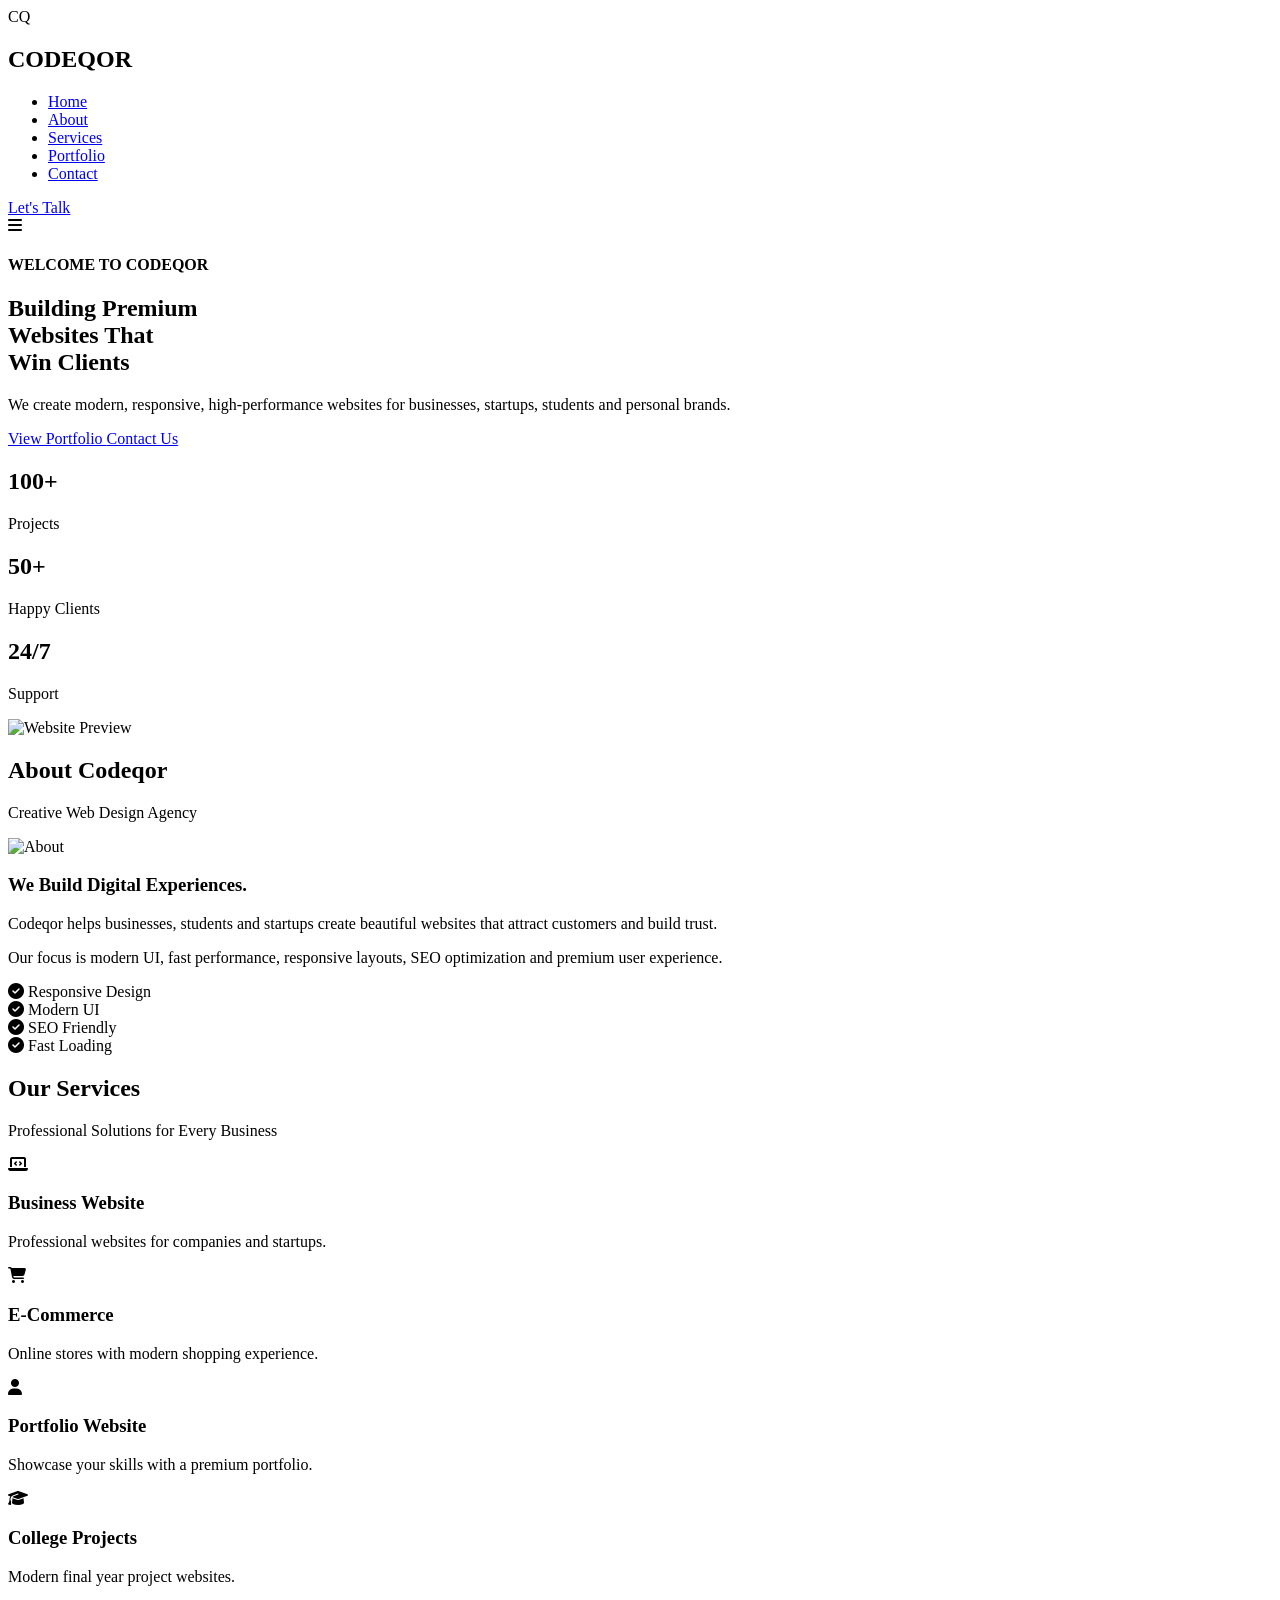
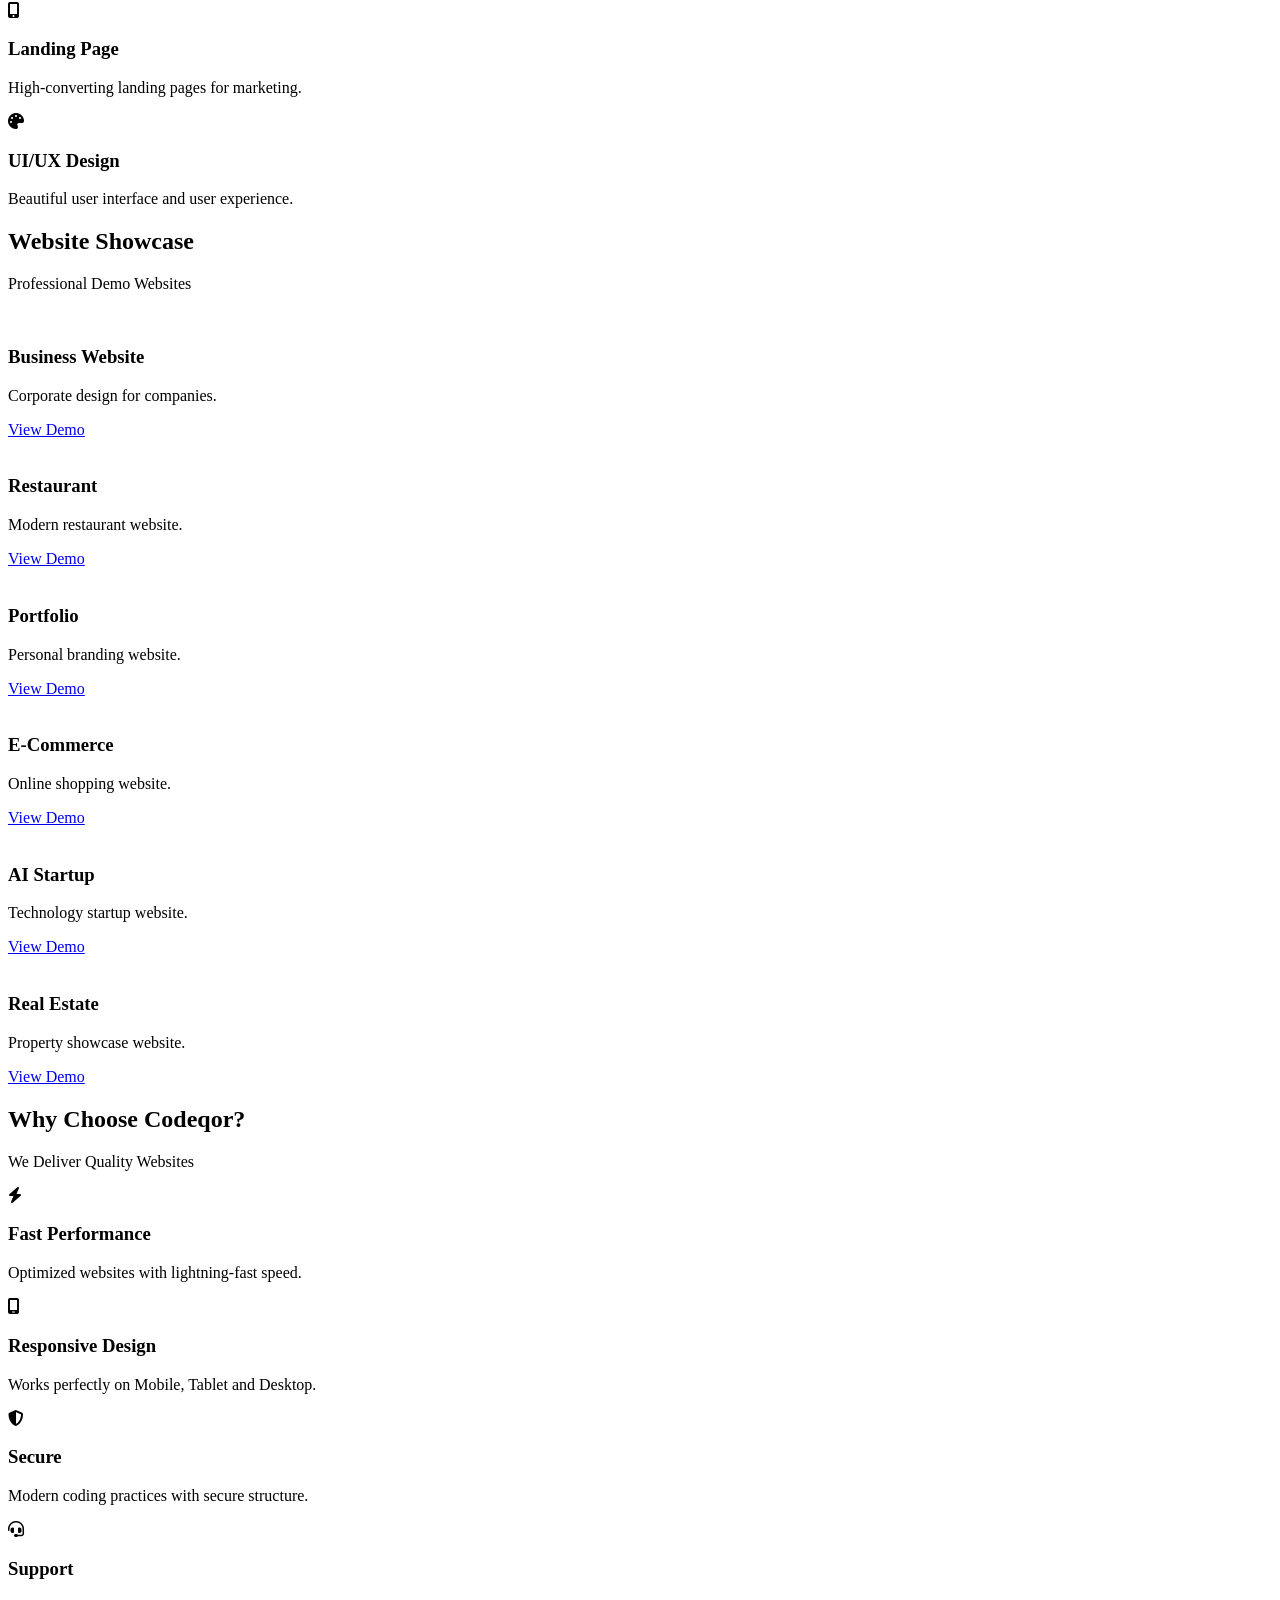
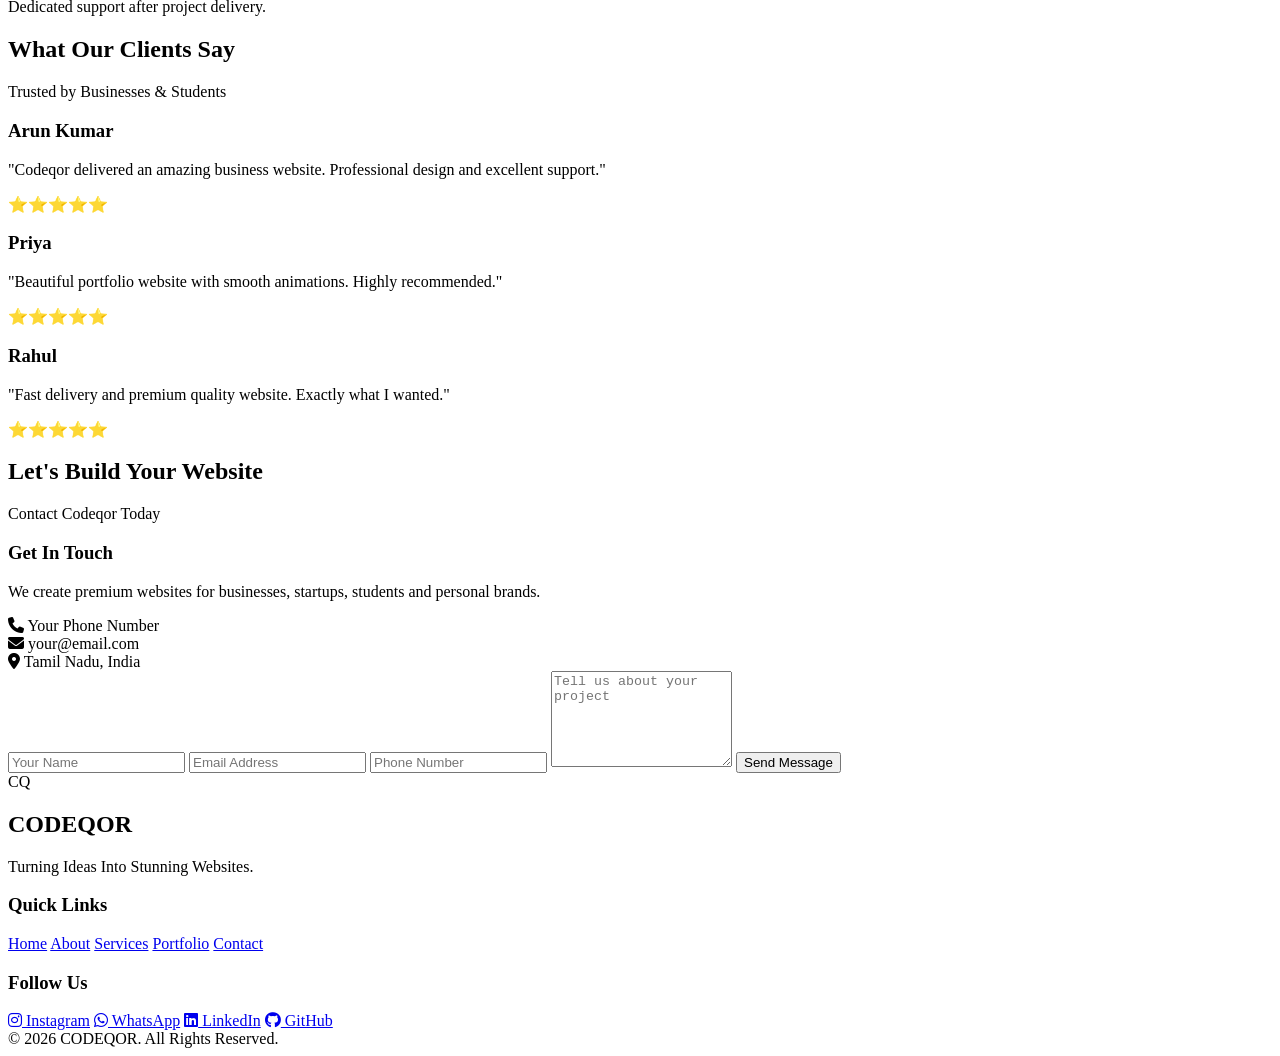
==== index.html @ 05d3afe6 "Add initial index.html for web design agency Initial commit of the index.html file containing the st" ====
<!DOCTYPE html>
<html lang="en">
<head>
    <meta charset="UTF-8">
    <meta name="viewport" content="width=device-width, initial-scale=1.0">
    <title>Codeqor | Premium Web Design Agency</title>

    <!-- Google Font -->
    <link href="https://fonts.googleapis.com/css2?family=Poppins:wght@300;400;500;600;700;800&display=swap" rel="stylesheet">

    <!-- CSS -->
    <link rel="stylesheet" href="style.css">

    <!-- Font Awesome -->
    <link rel="stylesheet"
    href="https://cdnjs.cloudflare.com/ajax/libs/font-awesome/6.6.0/css/all.min.css">
</head>

<body>

<!--==================== NAVBAR ====================-->

<header>

<nav class="navbar">

<div class="logo">

<div class="logo-icon">
CQ
</div>

<h2>CODEQOR</h2>

</div>

<ul class="nav-links">

<li><a href="#">Home</a></li>
<li><a href="#about">About</a></li>
<li><a href="#services">Services</a></li>
<li><a href="#portfolio">Portfolio</a></li>
<li><a href="#contact">Contact</a></li>

</ul>

<a href="#contact" class="btn-nav">
Let's Talk
</a>

<div class="menu-btn">
<i class="fa-solid fa-bars"></i>
</div>

</nav>

</header>

<!--==================== HERO ====================-->

<section class="hero">

<div class="hero-left">

<h4>WELCOME TO CODEQOR</h4>

<h1>
Building
<span>Premium</span><br>
Websites That<br>
Win Clients
</h1>

<p>

We create modern, responsive,
high-performance websites
for businesses, startups,
students and personal brands.

</p>

<div class="hero-buttons">

<a href="#portfolio" class="btn-primary">

View Portfolio

</a>

<a href="#contact" class="btn-secondary">

Contact Us

</a>

</div>

<div class="hero-stats">

<div>

<h2>100+</h2>

<p>Projects</p>

</div>

<div>

<h2>50+</h2>

<p>Happy Clients</p>

</div>

<div>

<h2>24/7</h2>

<p>Support</p>

</div>

</div>

</div>

<div class="hero-right">

<div class="glass-card">

<div class="browser-top">

<div class="dot red"></div>

<div class="dot yellow"></div>

<div class="dot green"></div>

</div>

<div class="website-preview">

<img src="images/hero.png" alt="Website Preview">

</div>

</div>

</div>

</section>

<!--==================== ABOUT ====================-->

<section id="about" class="about">

<div class="section-title">

<h2>About Codeqor</h2>

<p>

Creative Web Design Agency

</p>

</div>

<div class="about-container">

<div class="about-image">

<img src="images/about.jpg" alt="About">

</div>

<div class="about-content">

<h3>

We Build Digital Experiences.

</h3>

<p>

Codeqor helps businesses,
students and startups
create beautiful websites
that attract customers
and build trust.

</p>

<p>

Our focus is modern UI,
fast performance,
responsive layouts,
SEO optimization
and premium user experience.

</p>

<div class="about-features">

<div class="feature">

<i class="fa-solid fa-circle-check"></i>

Responsive Design

</div>

<div class="feature">

<i class="fa-solid fa-circle-check"></i>

Modern UI

</div>

<div class="feature">

<i class="fa-solid fa-circle-check"></i>

SEO Friendly

</div>

<div class="feature">

<i class="fa-solid fa-circle-check"></i>

Fast Loading

</div>

</div>

</div>

</div>
<!--==================== SERVICES ====================-->

<section id="services" class="services">

    <div class="section-title">
        <h2>Our Services</h2>
        <p>Professional Solutions for Every Business</p>
    </div>

    <div class="service-container">

        <div class="service-card">
            <i class="fa-solid fa-laptop-code"></i>
            <h3>Business Website</h3>
            <p>Professional websites for companies and startups.</p>
        </div>

        <div class="service-card">
            <i class="fa-solid fa-cart-shopping"></i>
            <h3>E-Commerce</h3>
            <p>Online stores with modern shopping experience.</p>
        </div>

        <div class="service-card">
            <i class="fa-solid fa-user"></i>
            <h3>Portfolio Website</h3>
            <p>Showcase your skills with a premium portfolio.</p>
        </div>

        <div class="service-card">
            <i class="fa-solid fa-graduation-cap"></i>
            <h3>College Projects</h3>
            <p>Modern final year project websites.</p>
        </div>

        <div class="service-card">
            <i class="fa-solid fa-mobile-screen-button"></i>
            <h3>Landing Page</h3>
            <p>High-converting landing pages for marketing.</p>
        </div>

        <div class="service-card">
            <i class="fa-solid fa-palette"></i>
            <h3>UI/UX Design</h3>
            <p>Beautiful user interface and user experience.</p>
        </div>

    </div>

</section>

<!--==================== PORTFOLIO ====================-->

<section id="portfolio" class="portfolio">

    <div class="section-title">
        <h2>Website Showcase</h2>
        <p>Professional Demo Websites</p>
    </div>

    <div class="portfolio-container">

        <div class="portfolio-card">
            <img src="images/business.jpg" alt="">
            <div class="portfolio-info">
                <h3>Business Website</h3>
                <p>Corporate design for companies.</p>
                <a href="business.html" class="btn-primary">View Demo</a>
            </div>
        </div>

        <div class="portfolio-card">
            <img src="images/restaurant.jpg" alt="">
            <div class="portfolio-info">
                <h3>Restaurant</h3>
                <p>Modern restaurant website.</p>
                <a href="restaurant.html" class="btn-primary">View Demo</a>
            </div>
        </div>

        <div class="portfolio-card">
            <img src="images/portfolio.jpg" alt="">
            <div class="portfolio-info">
                <h3>Portfolio</h3>
                <p>Personal branding website.</p>
                <a href="portfolio.html" class="btn-primary">View Demo</a>
            </div>
        </div>

        <div class="portfolio-card">
            <img src="images/ecommerce.jpg" alt="">
            <div class="portfolio-info">
                <h3>E-Commerce</h3>
                <p>Online shopping website.</p>
                <a href="ecommerce.html" class="btn-primary">View Demo</a>
            </div>
        </div>

        <div class="portfolio-card">
            <img src="images/ai.jpg" alt="">
            <div class="portfolio-info">
                <h3>AI Startup</h3>
                <p>Technology startup website.</p>
                <a href="ai-startup.html" class="btn-primary">View Demo</a>
            </div>
        </div>

        <div class="portfolio-card">
            <img src="images/realestate.jpg" alt="">
            <div class="portfolio-info">
                <h3>Real Estate</h3>
                <p>Property showcase website.</p>
                <a href="real-estate.html" class="btn-primary">View Demo</a>
            </div>
        </div>

    </div>

</section>

<!--==================== WHY CHOOSE US ====================-->

<section class="why">

    <div class="section-title">
        <h2>Why Choose Codeqor?</h2>
        <p>We Deliver Quality Websites</p>
    </div>

    <div class="why-container">

        <div class="why-box">
            <i class="fa-solid fa-bolt"></i>
            <h3>Fast Performance</h3>
            <p>Optimized websites with lightning-fast speed.</p>
        </div>

        <div class="why-box">
            <i class="fa-solid fa-mobile-screen"></i>
            <h3>Responsive Design</h3>
            <p>Works perfectly on Mobile, Tablet and Desktop.</p>
        </div>

        <div class="why-box">
            <i class="fa-solid fa-shield-halved"></i>
            <h3>Secure</h3>
            <p>Modern coding practices with secure structure.</p>
        </div>

        <div class="why-box">
            <i class="fa-solid fa-headset"></i>
            <h3>Support</h3>
            <p>Dedicated support after project delivery.</p>
        </div>

    </div>

</section>

<!-- Contact & Footer starts in Part 3 -->
  <!-- ==================== TESTIMONIALS ==================== -->

<section class="testimonials">

    <div class="section-title">
        <h2>What Our Clients Say</h2>
        <p>Trusted by Businesses & Students</p>
    </div>

    <div class="testimonial-container">

        <div class="testimonial-card">
            <h3>Arun Kumar</h3>
            <p>"Codeqor delivered an amazing business website. Professional design and excellent support."</p>
            <div class="stars">
                ⭐⭐⭐⭐⭐
            </div>
        </div>

        <div class="testimonial-card">
            <h3>Priya</h3>
            <p>"Beautiful portfolio website with smooth animations. Highly recommended."</p>
            <div class="stars">
                ⭐⭐⭐⭐⭐
            </div>
        </div>

        <div class="testimonial-card">
            <h3>Rahul</h3>
            <p>"Fast delivery and premium quality website. Exactly what I wanted."</p>
            <div class="stars">
                ⭐⭐⭐⭐⭐
            </div>
        </div>

    </div>

</section>

<!-- ==================== CONTACT ==================== -->

<section id="contact" class="contact">

    <div class="section-title">
        <h2>Let's Build Your Website</h2>
        <p>Contact Codeqor Today</p>
    </div>

    <div class="contact-container">

        <div class="contact-info">

            <h3>Get In Touch</h3>

            <p>
                We create premium websites for businesses,
                startups, students and personal brands.
            </p>

            <div class="info-box">
                <i class="fa-solid fa-phone"></i>
                <span>Your Phone Number</span>
            </div>

            <div class="info-box">
                <i class="fa-solid fa-envelope"></i>
                <span>your@email.com</span>
            </div>

            <div class="info-box">
                <i class="fa-solid fa-location-dot"></i>
                <span>Tamil Nadu, India</span>
            </div>

        </div>

        <form class="contact-form">

            <input type="text" placeholder="Your Name" required>

            <input type="email" placeholder="Email Address" required>

            <input type="tel" placeholder="Phone Number">

            <textarea rows="6" placeholder="Tell us about your project"></textarea>

            <button type="submit" class="btn-primary">
                Send Message
            </button>

        </form>

    </div>

</section>

<!-- ==================== FOOTER ==================== -->

<footer>

    <div class="footer-container">

        <div class="footer-logo">

            <div class="logo-icon">
                CQ
            </div>

            <h2>CODEQOR</h2>

            <p>
                Turning Ideas Into Stunning Websites.
            </p>

        </div>

        <div class="footer-links">

            <h3>Quick Links</h3>

            <a href="#">Home</a>
            <a href="#about">About</a>
            <a href="#services">Services</a>
            <a href="#portfolio">Portfolio</a>
            <a href="#contact">Contact</a>

        </div>

        <div class="footer-social">

            <h3>Follow Us</h3>

            <a href="#"><i class="fab fa-instagram"></i> Instagram</a>

            <a href="#"><i class="fab fa-whatsapp"></i> WhatsApp</a>

            <a href="#"><i class="fab fa-linkedin"></i> LinkedIn</a>

            <a href="#"><i class="fab fa-github"></i> GitHub</a>

        </div>

    </div>

    <div class="copyright">
        © 2026 CODEQOR. All Rights Reserved.
    </div>

</footer>

<!-- ==================== JS ==================== -->

<script src="script.js"></script>

</body>
</html>
</section>

<!-- SERVICES section starts in Part 2 -->
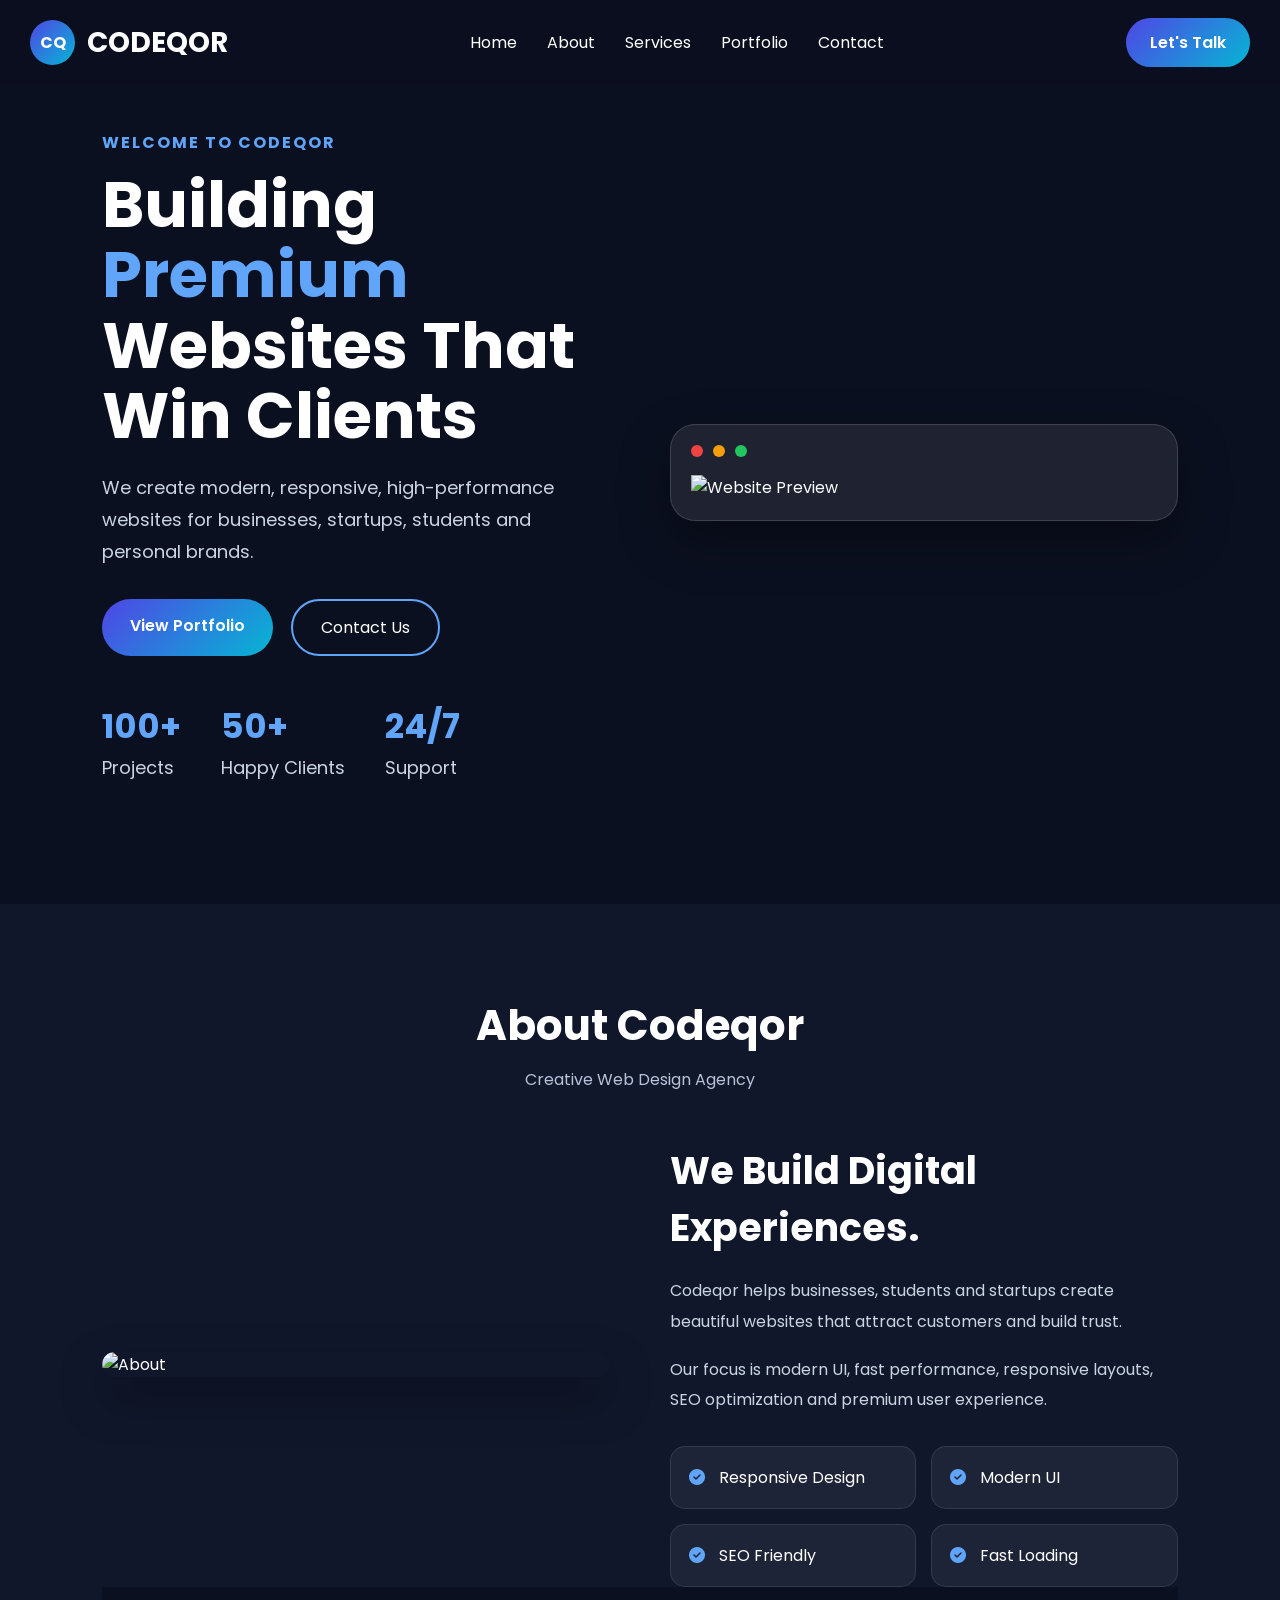
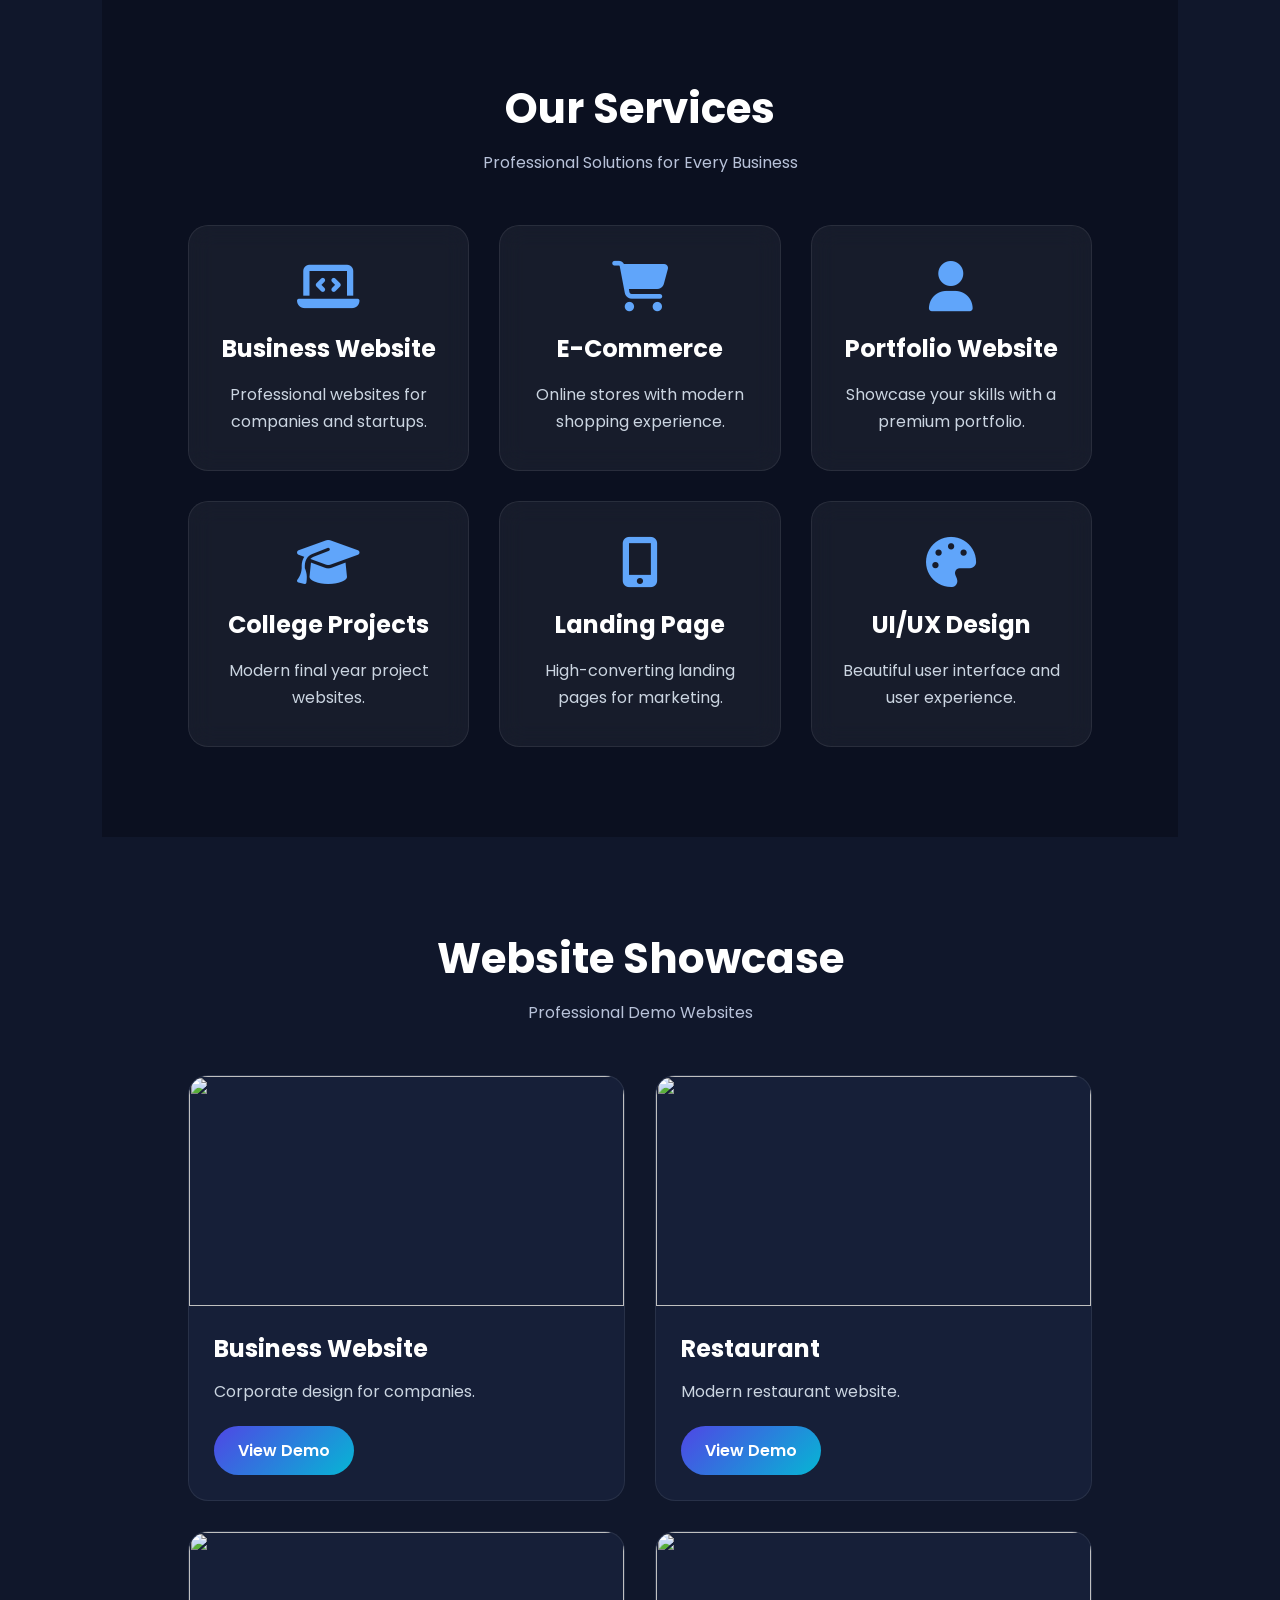
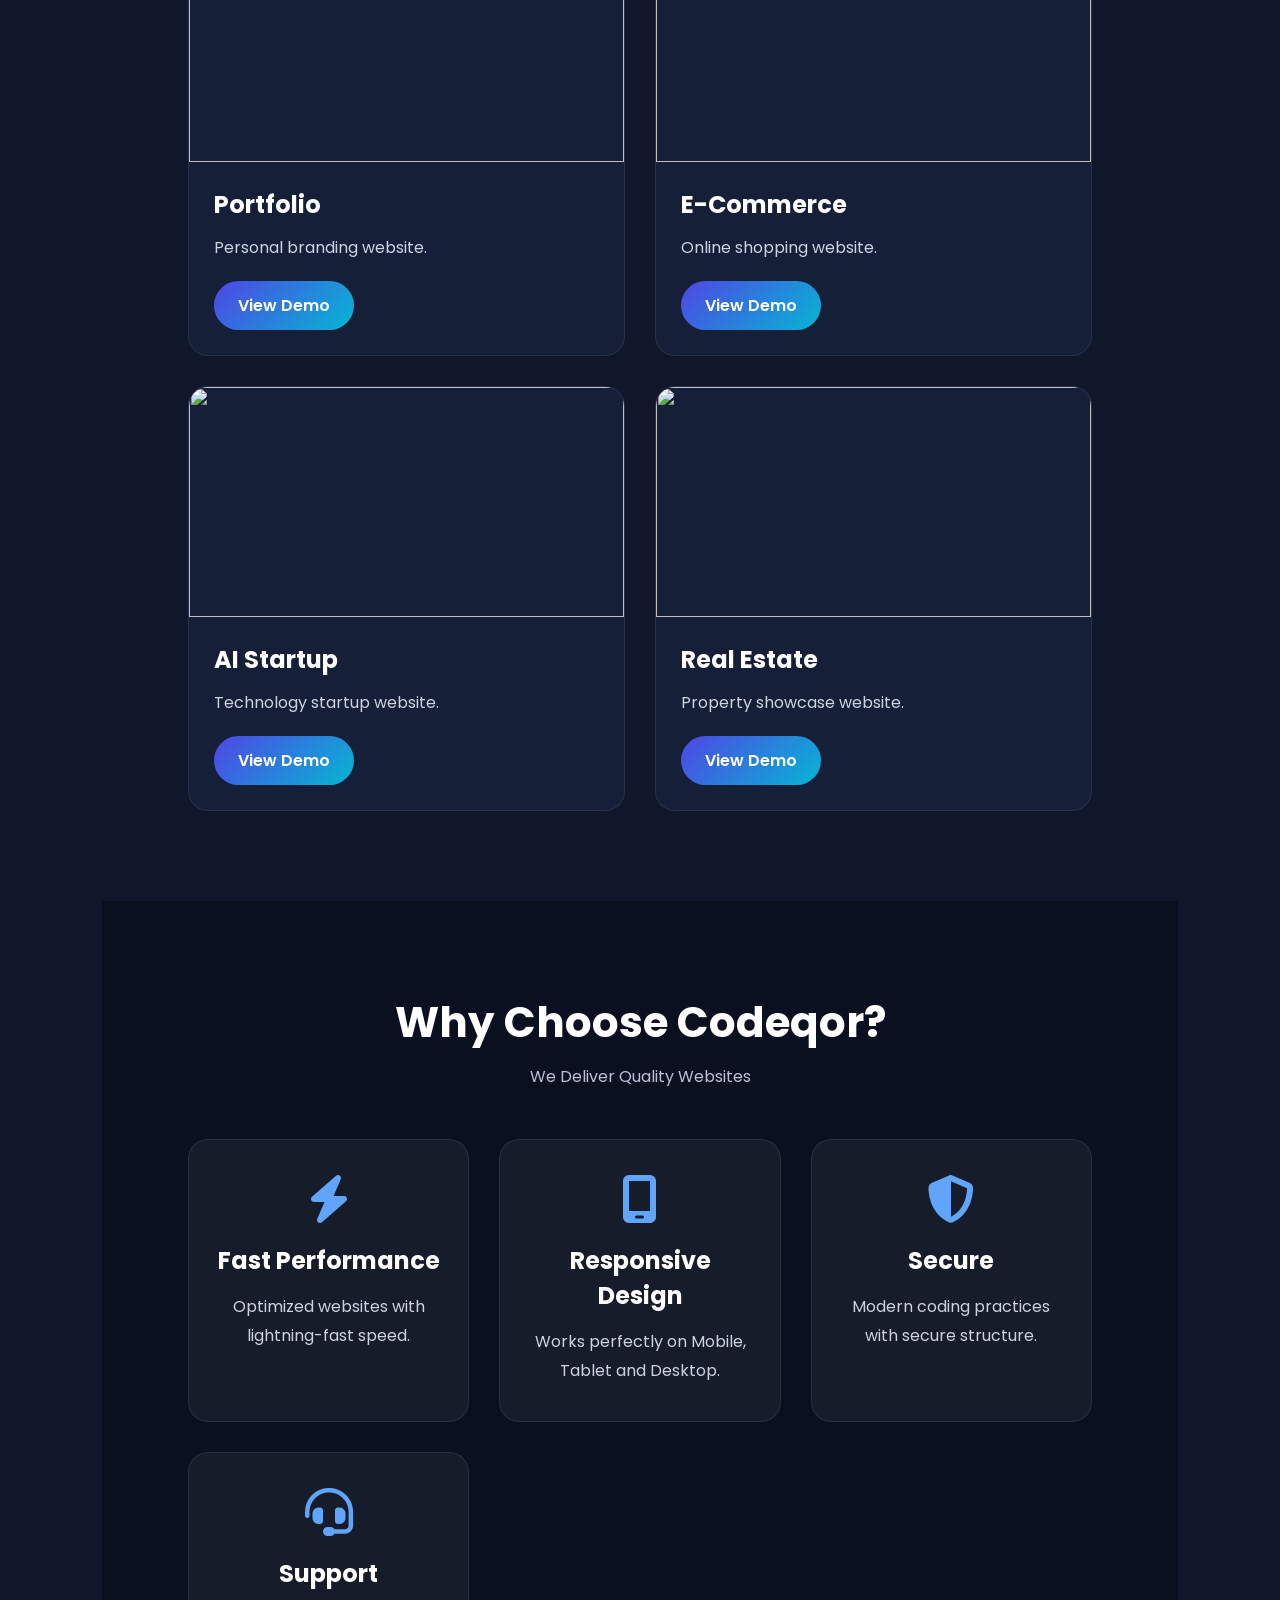
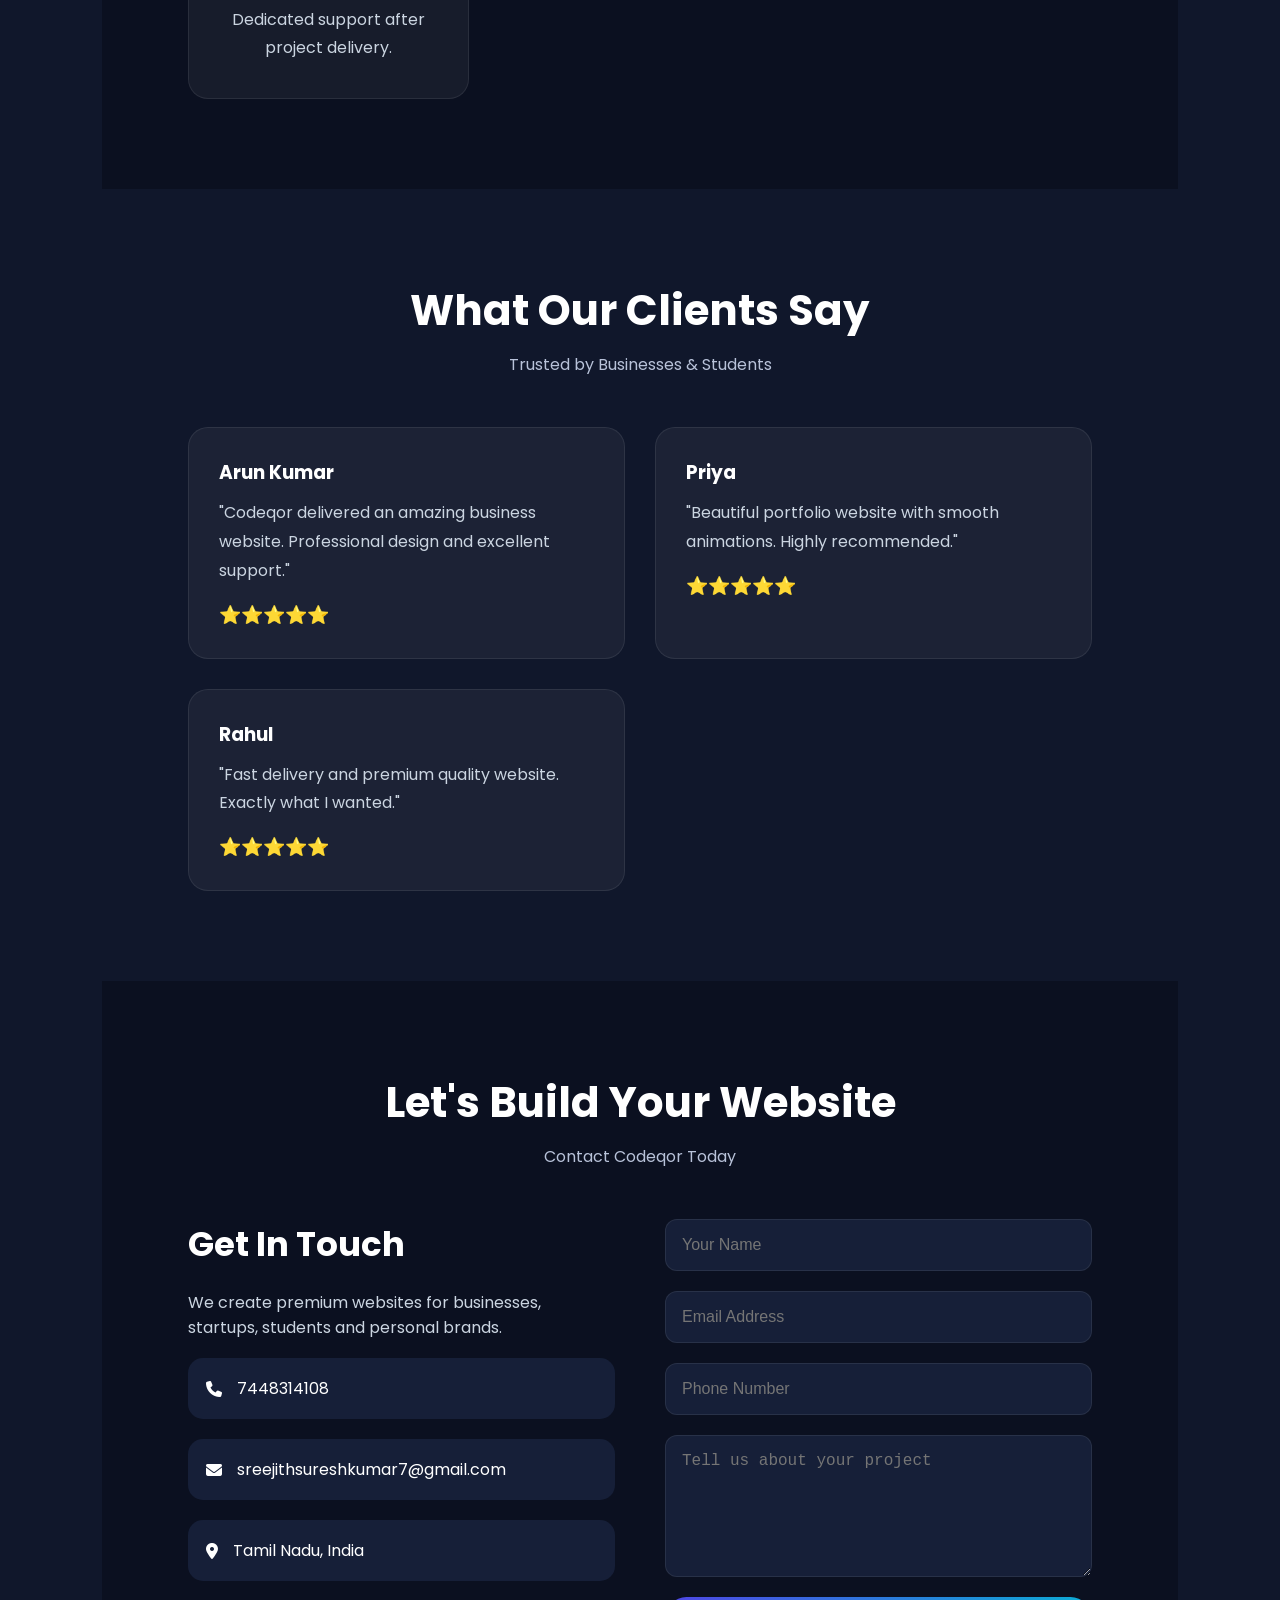
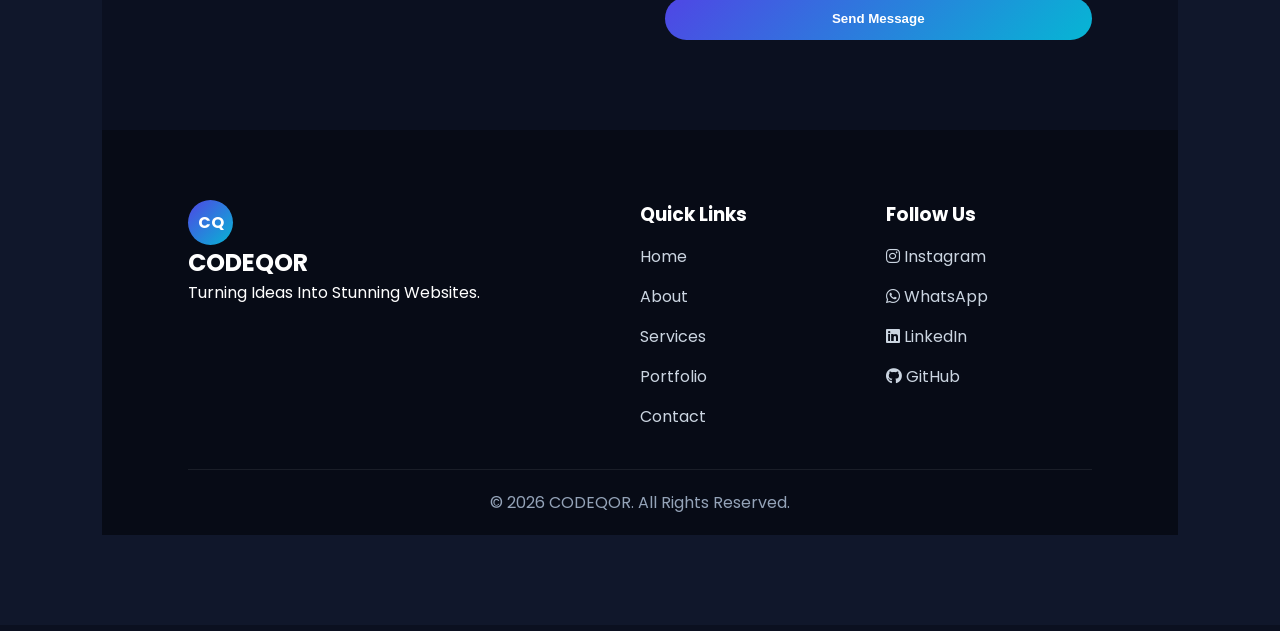
==== commit e603aa90: "Update contact information and social links in HTML" ====
--- a/index.html
+++ b/index.html
@@ -464,12 +464,12 @@
 
             <div class="info-box">
                 <i class="fa-solid fa-phone"></i>
-                <span>Your Phone Number</span>
+                <span>7448314108</span>
             </div>
 
             <div class="info-box">
                 <i class="fa-solid fa-envelope"></i>
-                <span>your@email.com</span>
+                <span>sreejithsureshkumar7@gmail.com</span>
             </div>
 
             <div class="info-box">
@@ -535,13 +535,13 @@
 
             <h3>Follow Us</h3>
 
-            <a href="#"><i class="fab fa-instagram"></i> Instagram</a>
-
-            <a href="#"><i class="fab fa-whatsapp"></i> WhatsApp</a>
-
-            <a href="#"><i class="fab fa-linkedin"></i> LinkedIn</a>
-
-            <a href="#"><i class="fab fa-github"></i> GitHub</a>
+            <a href="https://www.instagram.com/codeqor?igsh=Y3RkZWsxNjdjcmNl"><i class="fab fa-instagram"></i> Instagram</a>
+
+            <a href="https://wa.me/7448314108"><i class="fab fa-whatsapp"></i> WhatsApp</a>
+
+            <a href="https://www.linkedin.com/in/sreejith-sureshkumar-920667405?utm_source=share_via&utm_content=profile&utm_medium=member_android"><i class="fab fa-linkedin"></i> LinkedIn</a>
+
+            <a href="https://github.com/Sreejithsureshkumar7-sketch"><i class="fab fa-github"></i> GitHub</a>
 
         </div>
 
--- a/style.css
+++ b/style.css
@@ -0,0 +1,755 @@
+/* ==========================================
+   CODEQOR - STYLE.CSS (STEP 1A)
+   Global + Navbar + Hero
+========================================== */
+
+/* Google Font */
+@import url('https://fonts.googleapis.com/css2?family=Poppins:wght@300;400;500;600;700;800&display=swap');
+
+*{
+    margin:0;
+    padding:0;
+    box-sizing:border-box;
+    scroll-behavior:smooth;
+}
+
+body{
+    font-family:'Poppins',sans-serif;
+    background:#0b1020;
+    color:#ffffff;
+    overflow-x:hidden;
+}
+
+img{
+    max-width:100%;
+    display:block;
+}
+
+a{
+    text-decoration:none;
+    color:inherit;
+}
+
+ul{
+    list-style:none;
+}
+
+section{
+    padding:90px 8%;
+}
+
+.section-title{
+    text-align:center;
+    margin-bottom:50px;
+}
+
+.section-title h2{
+    font-size:42px;
+    font-weight:700;
+}
+
+.section-title p{
+    color:#b8c2d9;
+    margin-top:10px;
+}
+
+/* ===========================
+   NAVBAR
+=========================== */
+
+header{
+    position:fixed;
+    top:0;
+    left:0;
+    width:100%;
+    z-index:999;
+    background:rgba(10,15,30,.90);
+    backdrop-filter:blur(12px);
+}
+
+.navbar{
+    max-width:1300px;
+    margin:auto;
+    padding:18px 30px;
+    display:flex;
+    justify-content:space-between;
+    align-items:center;
+}
+
+.logo{
+    display:flex;
+    align-items:center;
+    gap:12px;
+}
+
+.logo-icon{
+    width:45px;
+    height:45px;
+    border-radius:50%;
+    display:flex;
+    align-items:center;
+    justify-content:center;
+    background:linear-gradient(135deg,#4f46e5,#06b6d4);
+    font-weight:bold;
+    color:#fff;
+}
+
+.logo h2{
+    font-size:28px;
+    color:white;
+}
+
+.nav-links{
+    display:flex;
+    gap:30px;
+}
+
+.nav-links a{
+    color:#fff;
+    transition:.3s;
+}
+
+.nav-links a:hover{
+    color:#60a5fa;
+}
+
+.btn-nav{
+    background:linear-gradient(135deg,#4f46e5,#06b6d4);
+    color:white;
+    padding:12px 24px;
+    border-radius:40px;
+    font-weight:600;
+    transition:.3s;
+}
+
+.btn-nav:hover{
+    transform:translateY(-3px);
+}
+
+.menu-btn{
+    display:none;
+    font-size:28px;
+    cursor:pointer;
+}
+
+/* ===========================
+   HERO
+=========================== */
+
+.hero{
+    min-height:100vh;
+    display:grid;
+    grid-template-columns:1fr 1fr;
+    align-items:center;
+    gap:60px;
+    padding-top:130px;
+}
+
+.hero-left h4{
+    color:#60a5fa;
+    letter-spacing:2px;
+    margin-bottom:15px;
+}
+
+.hero-left h1{
+    font-size:64px;
+    line-height:1.1;
+    margin-bottom:20px;
+}
+
+.hero-left h1 span{
+    color:#60a5fa;
+}
+
+.hero-left p{
+    color:#cbd5e1;
+    font-size:18px;
+    line-height:1.8;
+    margin-bottom:30px;
+}
+
+.hero-buttons{
+    display:flex;
+    gap:18px;
+}
+
+.btn-primary{
+    background:linear-gradient(135deg,#4f46e5,#06b6d4);
+    color:white;
+    padding:14px 28px;
+    border-radius:40px;
+    font-weight:600;
+}
+
+.btn-secondary{
+    border:2px solid #60a5fa;
+    color:white;
+    padding:14px 28px;
+    border-radius:40px;
+}
+
+.hero-stats{
+    display:flex;
+    gap:40px;
+    margin-top:45px;
+}
+
+.hero-stats h2{
+    font-size:34px;
+    color:#60a5fa;
+}
+
+.glass-card{
+    background:rgba(255,255,255,.08);
+    border:1px solid rgba(255,255,255,.15);
+    backdrop-filter:blur(15px);
+    border-radius:25px;
+    padding:20px;
+    box-shadow:0 20px 50px rgba(0,0,0,.35);
+}
+
+.browser-top{
+    display:flex;
+    gap:10px;
+    margin-bottom:18px;
+}
+
+.dot{
+    width:12px;
+    height:12px;
+    border-radius:50%;
+}
+
+.red{background:#ef4444;}
+.yellow{background:#f59e0b;}
+.green{background:#22c55e;}
+
+/* ===========================
+   RESPONSIVE
+=========================== */
+
+@media(max-width:900px){
+
+.hero{
+    grid-template-columns:1fr;
+    text-align:center;
+}
+
+.hero-left h1{
+    font-size:42px;
+}
+
+.hero-buttons{
+    justify-content:center;
+}
+
+.hero-stats{
+    justify-content:center;
+}
+
+.nav-links{
+    display:none;
+}
+
+.menu-btn{
+    display:block;
+}
+
+.btn-nav{
+    display:none;
+}
+
+}
+/* ==========================================
+   CODEQOR - STYLE.CSS (STEP 1B)
+   About + Services
+========================================== */
+
+/* ===========================
+   ABOUT SECTION
+=========================== */
+
+.about{
+    background:#10172b;
+}
+
+.about-container{
+    display:grid;
+    grid-template-columns:1fr 1fr;
+    gap:60px;
+    align-items:center;
+}
+
+.about-image img{
+    width:100%;
+    border-radius:25px;
+    box-shadow:0 20px 45px rgba(0,0,0,.35);
+    transition:.4s;
+}
+
+.about-image img:hover{
+    transform:scale(1.03);
+}
+
+.about-content h3{
+    font-size:38px;
+    margin-bottom:20px;
+}
+
+.about-content p{
+    color:#cbd5e1;
+    line-height:1.9;
+    margin-bottom:18px;
+}
+
+.about-features{
+    display:grid;
+    grid-template-columns:repeat(2,1fr);
+    gap:15px;
+    margin-top:30px;
+}
+
+.feature{
+    background:rgba(255,255,255,.06);
+    border:1px solid rgba(255,255,255,.10);
+    padding:18px;
+    border-radius:15px;
+    transition:.3s;
+}
+
+.feature:hover{
+    background:#4f46e5;
+    transform:translateY(-6px);
+}
+
+.feature i{
+    color:#60a5fa;
+    margin-right:10px;
+}
+
+/* ===========================
+   SERVICES SECTION
+=========================== */
+
+.services{
+    background:#0b1020;
+}
+
+.service-container{
+    display:grid;
+    grid-template-columns:repeat(auto-fit,minmax(280px,1fr));
+    gap:30px;
+}
+
+.service-card{
+    background:rgba(255,255,255,.05);
+    border:1px solid rgba(255,255,255,.08);
+    border-radius:20px;
+    padding:35px 25px;
+    text-align:center;
+    transition:.4s;
+    backdrop-filter:blur(12px);
+}
+
+.service-card:hover{
+    transform:translateY(-10px);
+    border-color:#60a5fa;
+    box-shadow:0 20px 45px rgba(79,70,229,.25);
+}
+
+.service-card i{
+    font-size:50px;
+    color:#60a5fa;
+    margin-bottom:20px;
+}
+
+.service-card h3{
+    font-size:24px;
+    margin-bottom:15px;
+}
+
+.service-card p{
+    color:#cbd5e1;
+    line-height:1.7;
+}
+
+/* ===========================
+   RESPONSIVE
+=========================== */
+
+@media(max-width:900px){
+
+.about-container{
+    grid-template-columns:1fr;
+    text-align:center;
+}
+
+.about-features{
+    grid-template-columns:1fr;
+}
+
+.service-container{
+    grid-template-columns:1fr;
+}
+
+.about-content h3{
+    font-size:30px;
+}
+
+}
+/* ==========================================
+   CODEQOR - STYLE.CSS (STEP 1C)
+   Portfolio + Why Choose Us
+==========================================*/
+
+/* ===========================
+   PORTFOLIO
+=========================== */
+
+.portfolio{
+    background:#10172b;
+}
+
+.portfolio-container{
+    display:grid;
+    grid-template-columns:repeat(auto-fit,minmax(320px,1fr));
+    gap:30px;
+}
+
+.portfolio-card{
+    background:#161f38;
+    border-radius:20px;
+    overflow:hidden;
+    transition:.4s;
+    border:1px solid rgba(255,255,255,.08);
+}
+
+.portfolio-card:hover{
+    transform:translateY(-10px);
+    box-shadow:0 20px 45px rgba(79,70,229,.25);
+}
+
+.portfolio-card img{
+    width:100%;
+    height:230px;
+    object-fit:cover;
+    transition:.4s;
+}
+
+.portfolio-card:hover img{
+    transform:scale(1.08);
+}
+
+.portfolio-info{
+    padding:25px;
+}
+
+.portfolio-info h3{
+    font-size:24px;
+    margin-bottom:12px;
+}
+
+.portfolio-info p{
+    color:#cbd5e1;
+    margin-bottom:20px;
+    line-height:1.7;
+}
+
+.portfolio-info a{
+    display:inline-block;
+    padding:12px 24px;
+    background:linear-gradient(135deg,#4f46e5,#06b6d4);
+    color:#fff;
+    border-radius:30px;
+    transition:.3s;
+}
+
+.portfolio-info a:hover{
+    transform:translateY(-3px);
+}
+
+/* ===========================
+   WHY CHOOSE US
+=========================== */
+
+.why{
+    background:#0b1020;
+}
+
+.why-container{
+    display:grid;
+    grid-template-columns:repeat(auto-fit,minmax(250px,1fr));
+    gap:30px;
+}
+
+.why-box{
+    background:rgba(255,255,255,.05);
+    border:1px solid rgba(255,255,255,.08);
+    border-radius:20px;
+    padding:35px 25px;
+    text-align:center;
+    transition:.4s;
+}
+
+.why-box:hover{
+    transform:translateY(-10px);
+    background:#1b2542;
+    border-color:#60a5fa;
+}
+
+.why-box i{
+    font-size:48px;
+    color:#60a5fa;
+    margin-bottom:20px;
+}
+
+.why-box h3{
+    font-size:24px;
+    margin-bottom:15px;
+}
+
+.why-box p{
+    color:#cbd5e1;
+    line-height:1.8;
+}
+
+/* ===========================
+   ANIMATIONS
+=========================== */
+
+.fade-up{
+    animation:fadeUp .8s ease forwards;
+}
+
+@keyframes fadeUp{
+    from{
+        opacity:0;
+        transform:translateY(40px);
+    }
+    to{
+        opacity:1;
+        transform:translateY(0);
+    }
+}
+
+/* ===========================
+   RESPONSIVE
+=========================== */
+
+@media(max-width:900px){
+
+.portfolio-container{
+    grid-template-columns:1fr;
+}
+
+.why-container{
+    grid-template-columns:1fr;
+}
+
+.portfolio-info{
+    text-align:center;
+}
+
+}
+/* ==========================================
+   CODEQOR - STYLE.CSS (STEP 1D)
+   Testimonials + Contact + Footer
+==========================================*/
+
+/* ===========================
+   TESTIMONIALS
+=========================== */
+
+.testimonials{
+    background:#10172b;
+}
+
+.testimonial-container{
+    display:grid;
+    grid-template-columns:repeat(auto-fit,minmax(300px,1fr));
+    gap:30px;
+}
+
+.testimonial-card{
+    background:rgba(255,255,255,.05);
+    border:1px solid rgba(255,255,255,.08);
+    border-radius:20px;
+    padding:30px;
+    transition:.4s;
+}
+
+.testimonial-card:hover{
+    transform:translateY(-10px);
+    border-color:#60a5fa;
+    box-shadow:0 20px 45px rgba(79,70,229,.25);
+}
+
+.testimonial-card h3{
+    margin-bottom:12px;
+}
+
+.testimonial-card p{
+    color:#cbd5e1;
+    line-height:1.8;
+}
+
+.stars{
+    color:#FFD700;
+    margin-top:15px;
+    font-size:18px;
+}
+
+/* ===========================
+   CONTACT
+=========================== */
+
+.contact{
+    background:#0b1020;
+}
+
+.contact-container{
+    display:grid;
+    grid-template-columns:1fr 1fr;
+    gap:50px;
+    align-items:start;
+}
+
+.contact-info h3{
+    font-size:34px;
+    margin-bottom:20px;
+}
+
+.contact-info p{
+    color:#cbd5e1;
+    margin-bottom:18px;
+}
+
+.info-box{
+    display:flex;
+    align-items:center;
+    gap:15px;
+    margin-bottom:20px;
+    padding:18px;
+    background:#161f38;
+    border-radius:15px;
+}
+
+.contact-form{
+    display:flex;
+    flex-direction:column;
+    gap:20px;
+}
+
+.contact-form input,
+.contact-form textarea{
+    background:#161f38;
+    border:1px solid rgba(255,255,255,.08);
+    color:#fff;
+    padding:16px;
+    border-radius:12px;
+    outline:none;
+    font-size:16px;
+}
+
+.contact-form input:focus,
+.contact-form textarea:focus{
+    border-color:#60a5fa;
+}
+
+.contact-form button{
+    border:none;
+    cursor:pointer;
+}
+
+/* ===========================
+   FOOTER
+=========================== */
+
+footer{
+    background:#070b16;
+    padding:70px 8% 20px;
+}
+
+.footer-container{
+    display:grid;
+    grid-template-columns:2fr 1fr 1fr;
+    gap:40px;
+}
+
+.footer-links,
+.footer-social{
+    display:flex;
+    flex-direction:column;
+    gap:15px;
+}
+
+.footer-links a,
+.footer-social a{
+    color:#cbd5e1;
+    transition:.3s;
+}
+
+.footer-links a:hover,
+.footer-social a:hover{
+    color:#60a5fa;
+}
+
+.copyright{
+    text-align:center;
+    margin-top:40px;
+    border-top:1px solid rgba(255,255,255,.08);
+    padding-top:20px;
+    color:#94a3b8;
+}
+
+/* ===========================
+   BACK TO TOP BUTTON
+=========================== */
+
+#topBtn{
+    position:fixed;
+    bottom:25px;
+    right:25px;
+    width:50px;
+    height:50px;
+    border:none;
+    border-radius:50%;
+    background:linear-gradient(135deg,#4f46e5,#06b6d4);
+    color:#fff;
+    font-size:22px;
+    cursor:pointer;
+    display:none;
+    z-index:999;
+}
+
+/* ===========================
+   MOBILE RESPONSIVE
+=========================== */
+
+@media(max-width:900px){
+
+.contact-container,
+.footer-container{
+    grid-template-columns:1fr;
+}
+
+.contact-info,
+.footer-logo,
+.footer-links,
+.footer-social{
+    text-align:center;
+}
+
+.info-box{
+    justify-content:center;
+}
+
+.section-title h2{
+    font-size:32px;
+}
+
+.hero-left h1{
+    font-size:38px;
+}
+
+}
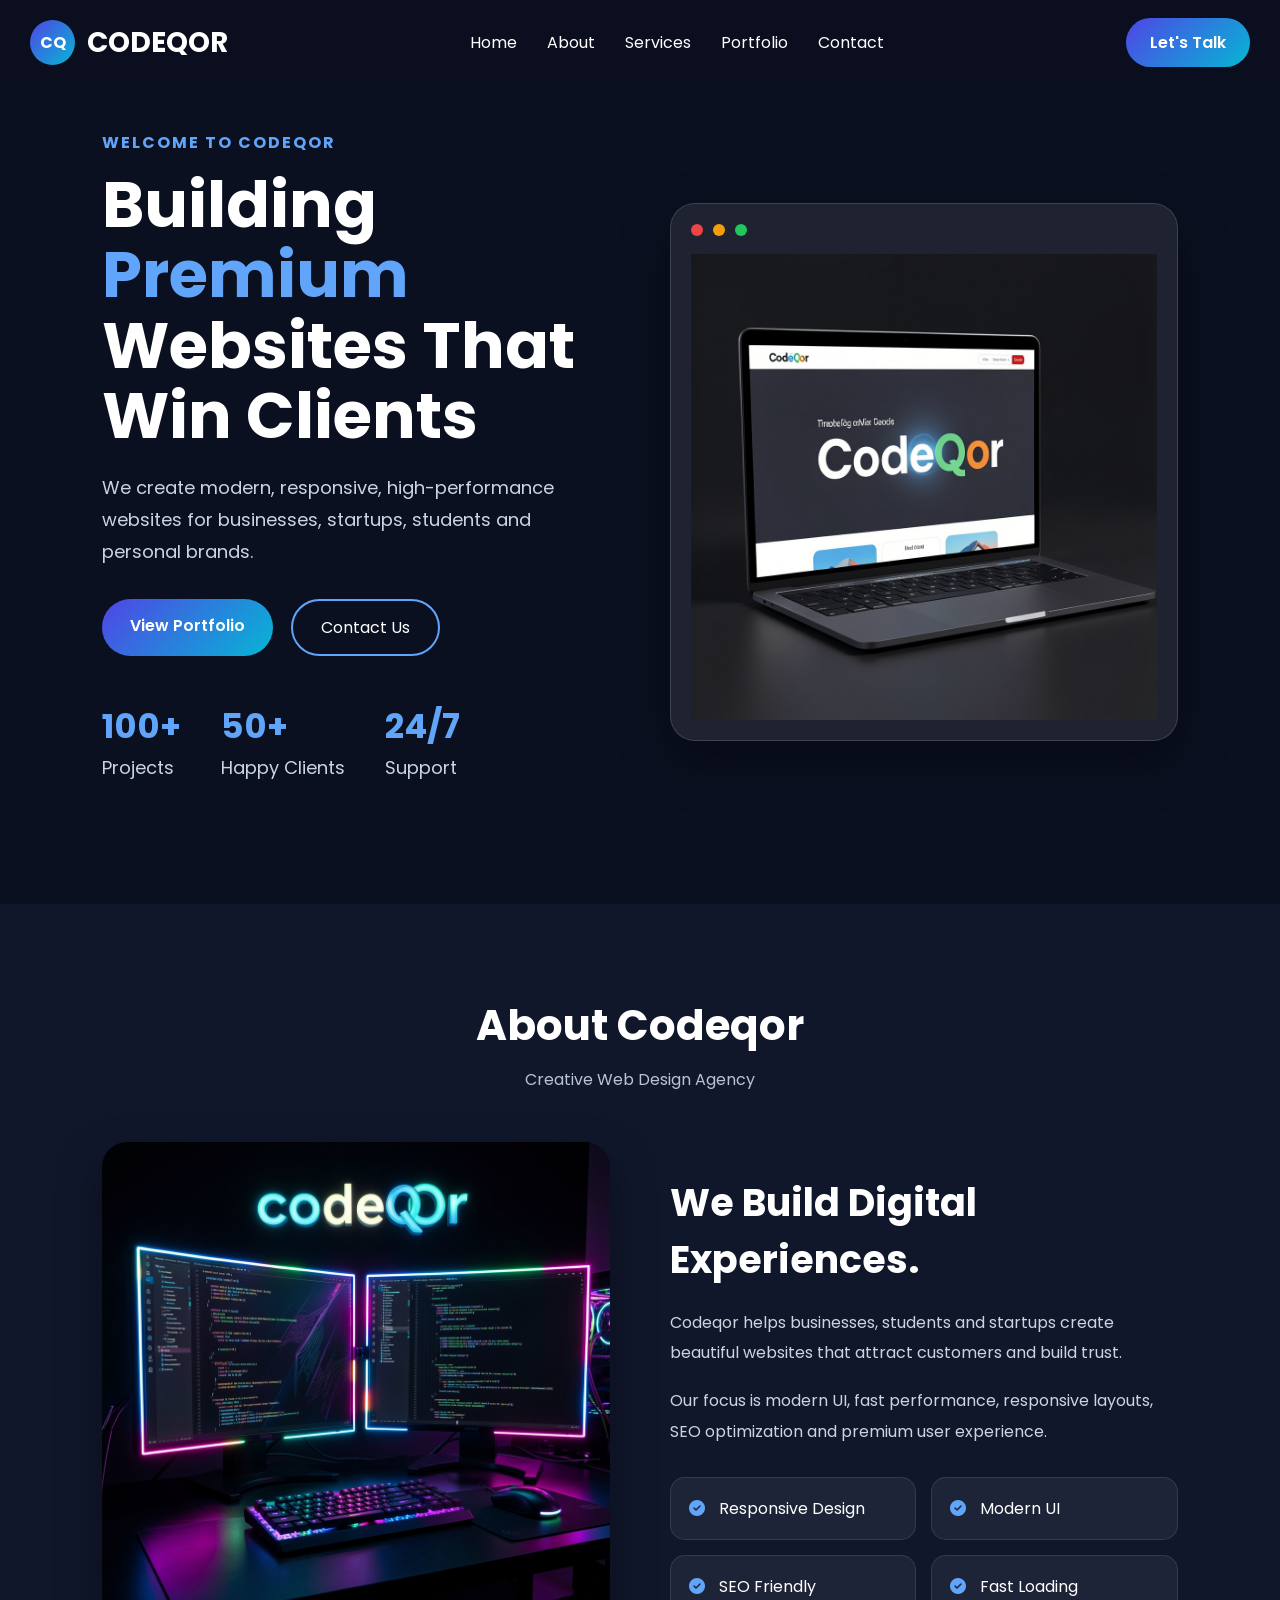
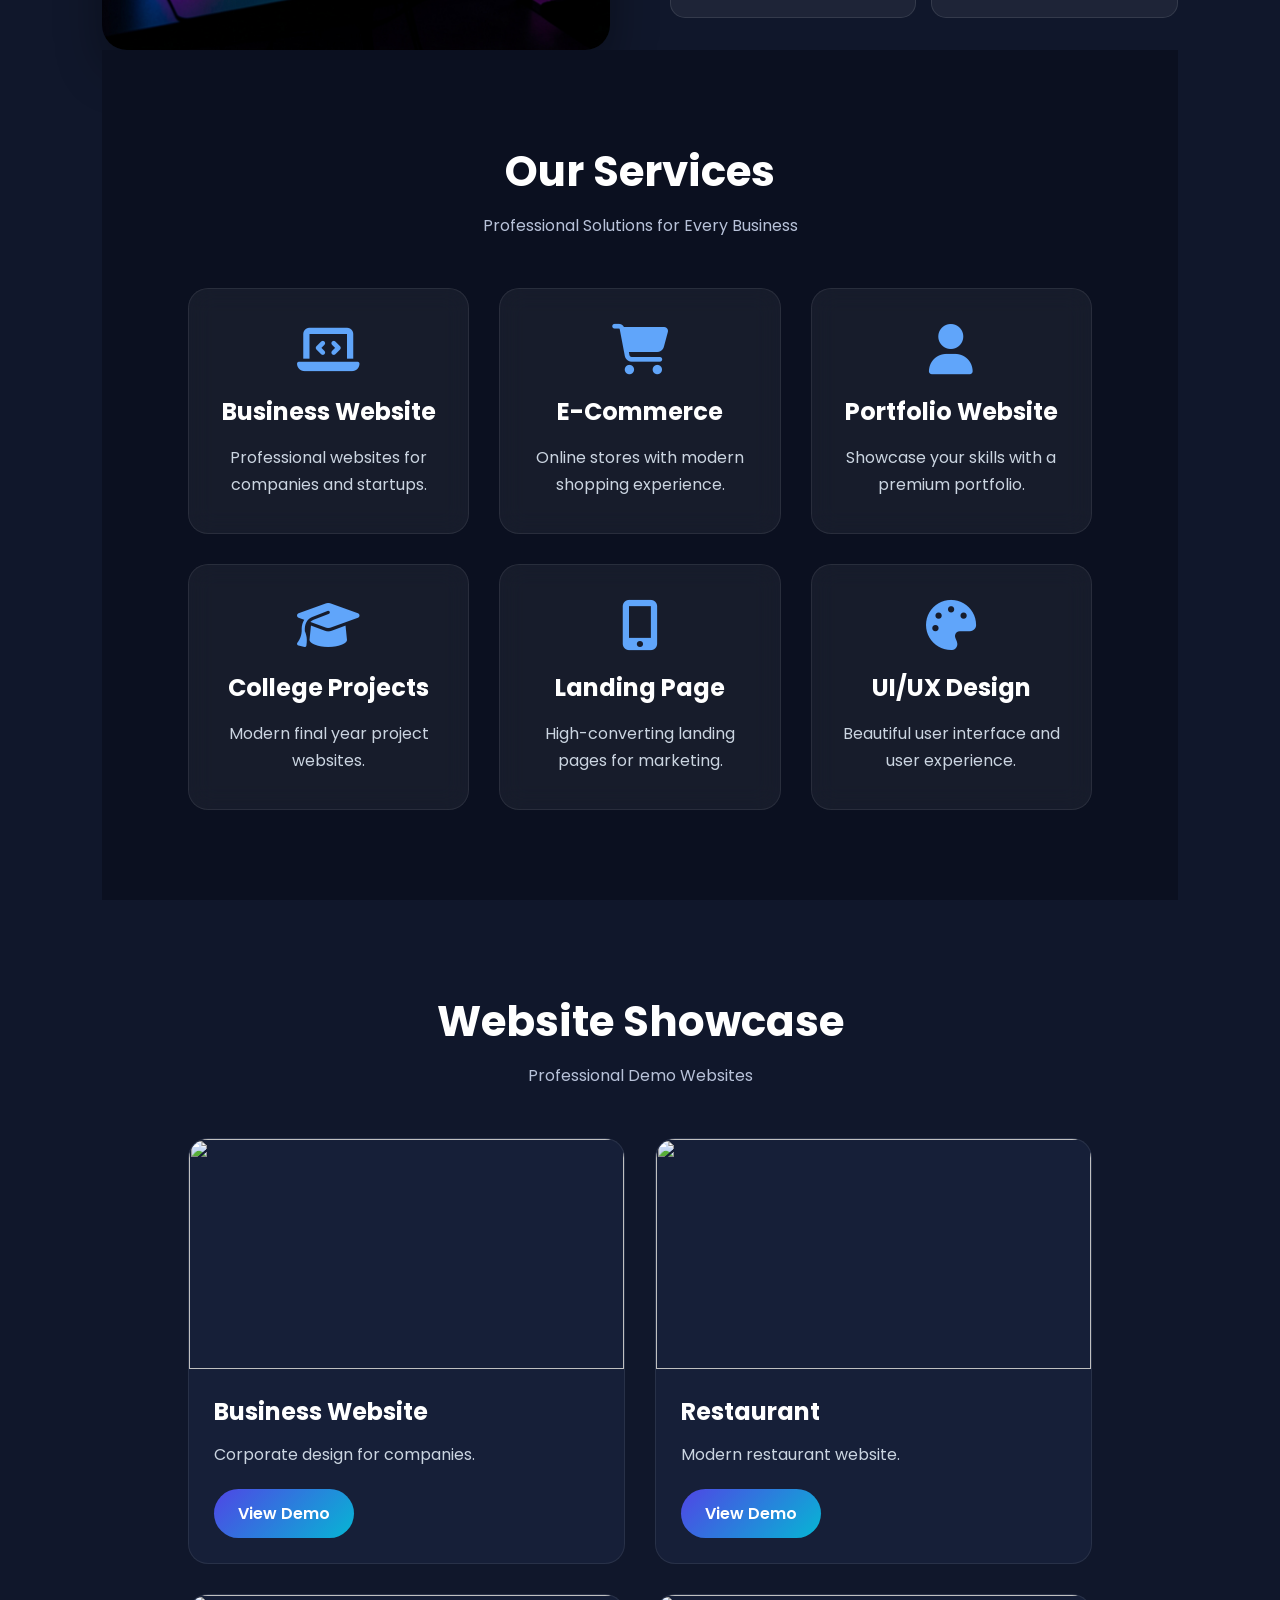
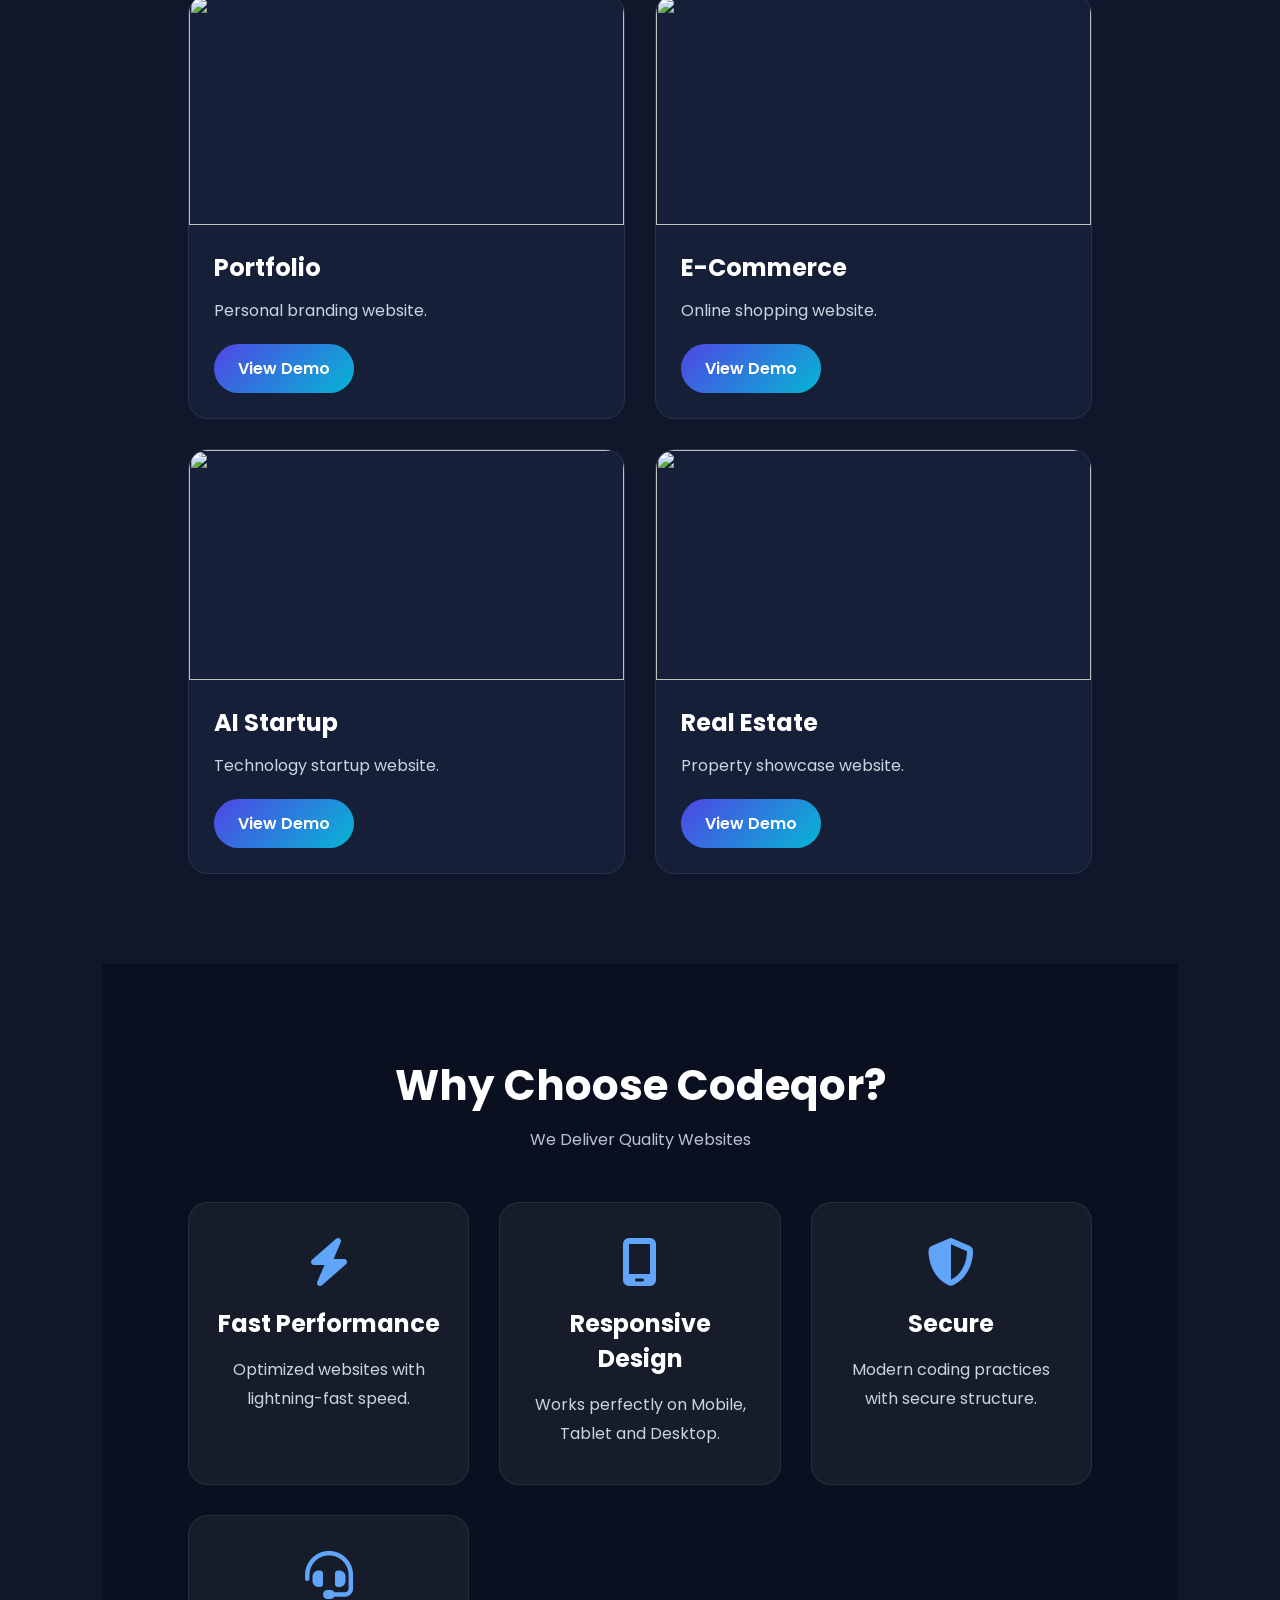
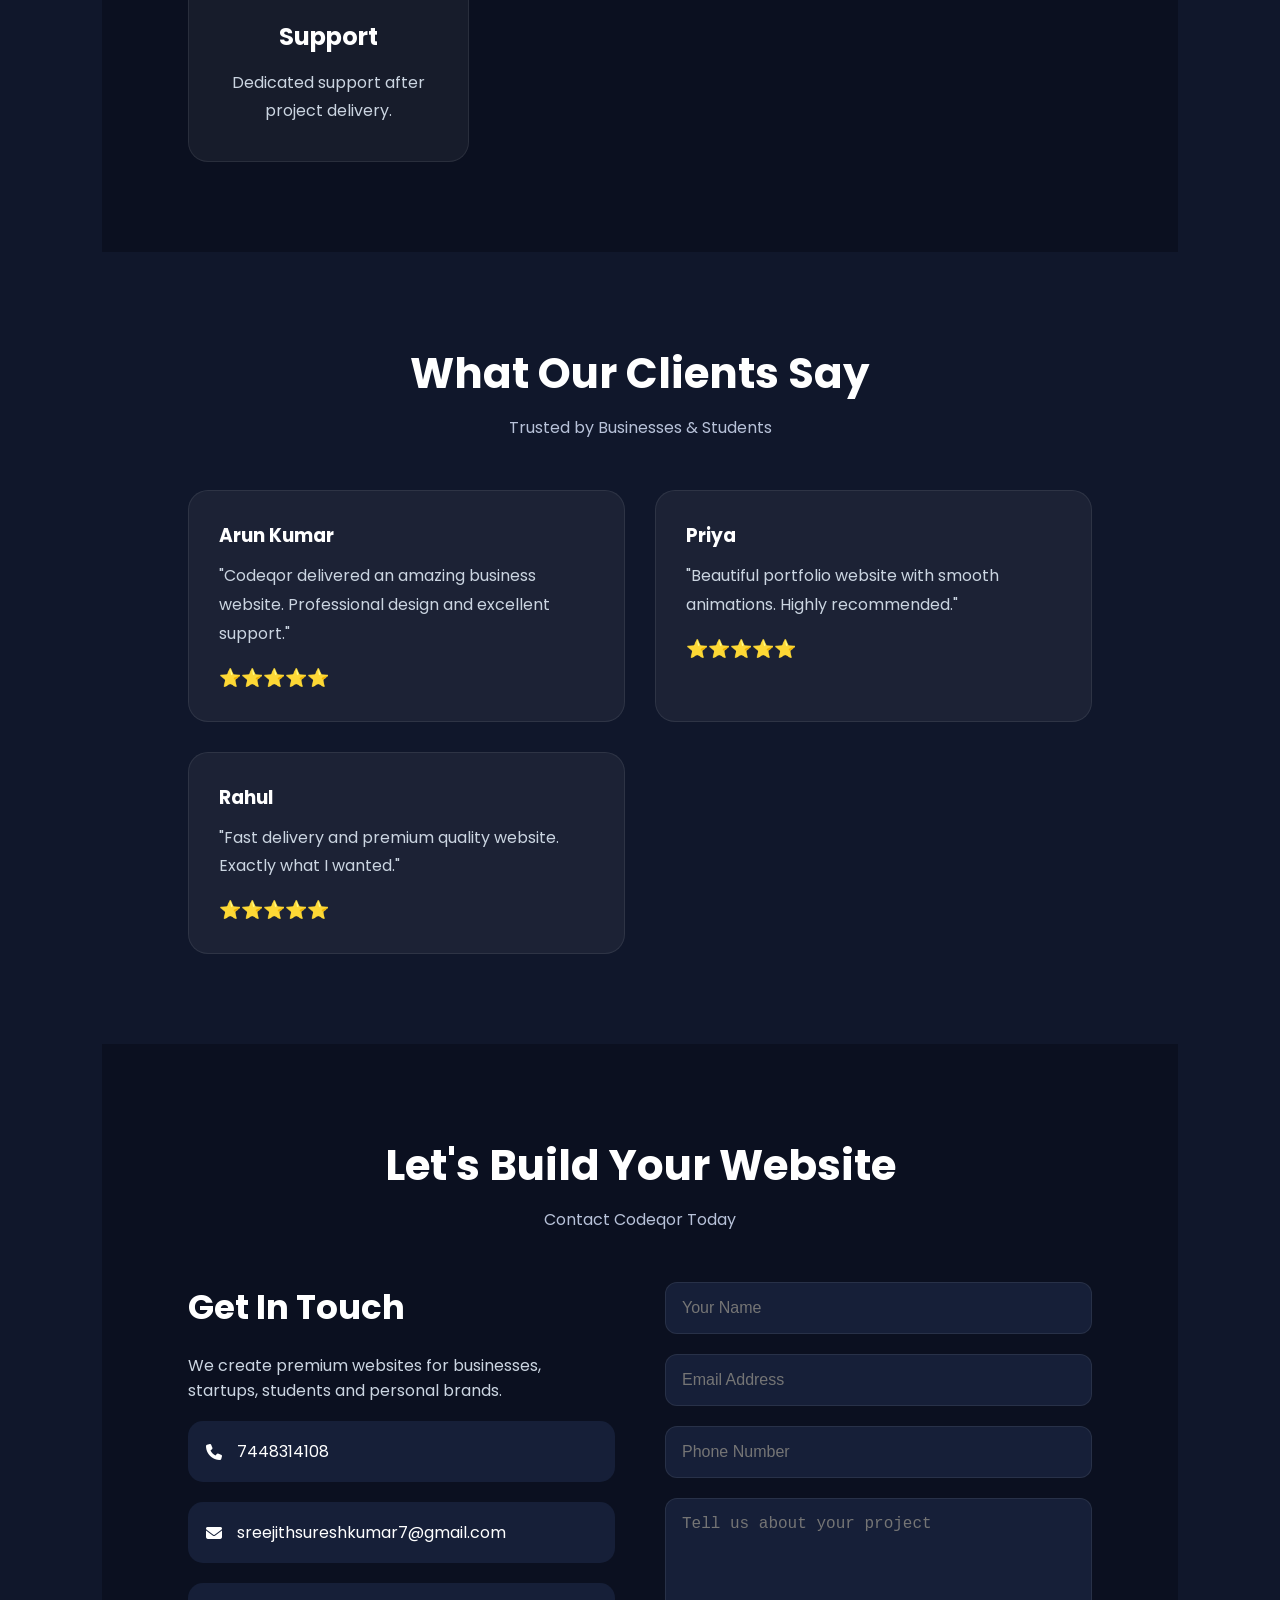
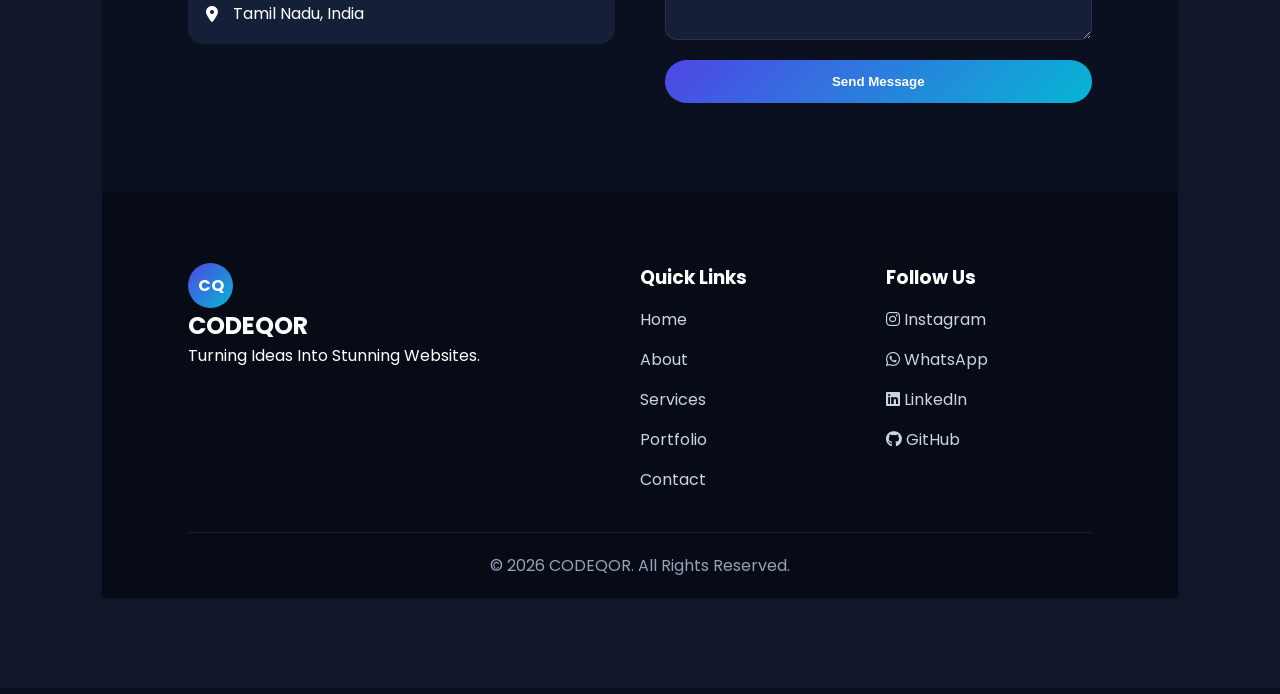
==== commit bf079c62: "Replace about image from JPG to PNG format" ====
--- a/index.html
+++ b/index.html
@@ -172,7 +172,7 @@
 
 <div class="about-image">
 
-<img src="images/about.jpg" alt="About">
+<img src="images/about.png" alt="About">
 
 </div>
 
